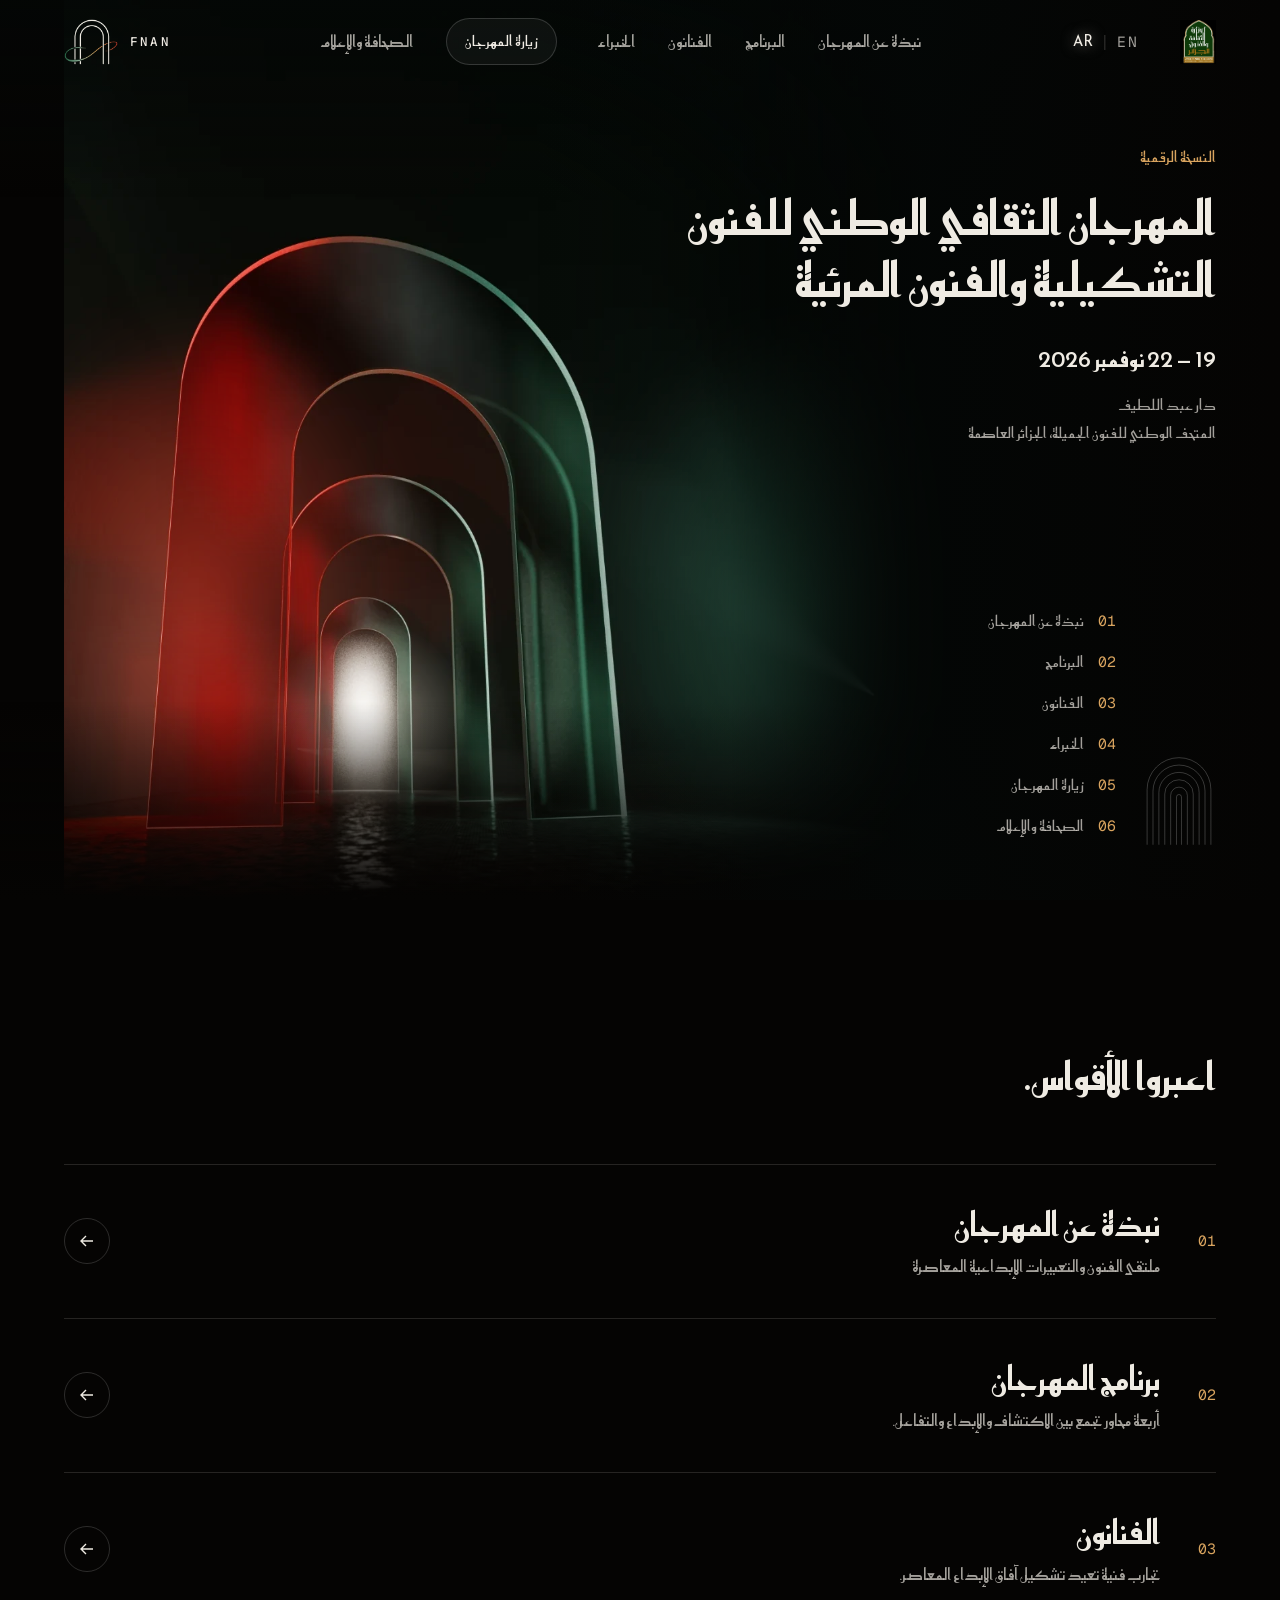
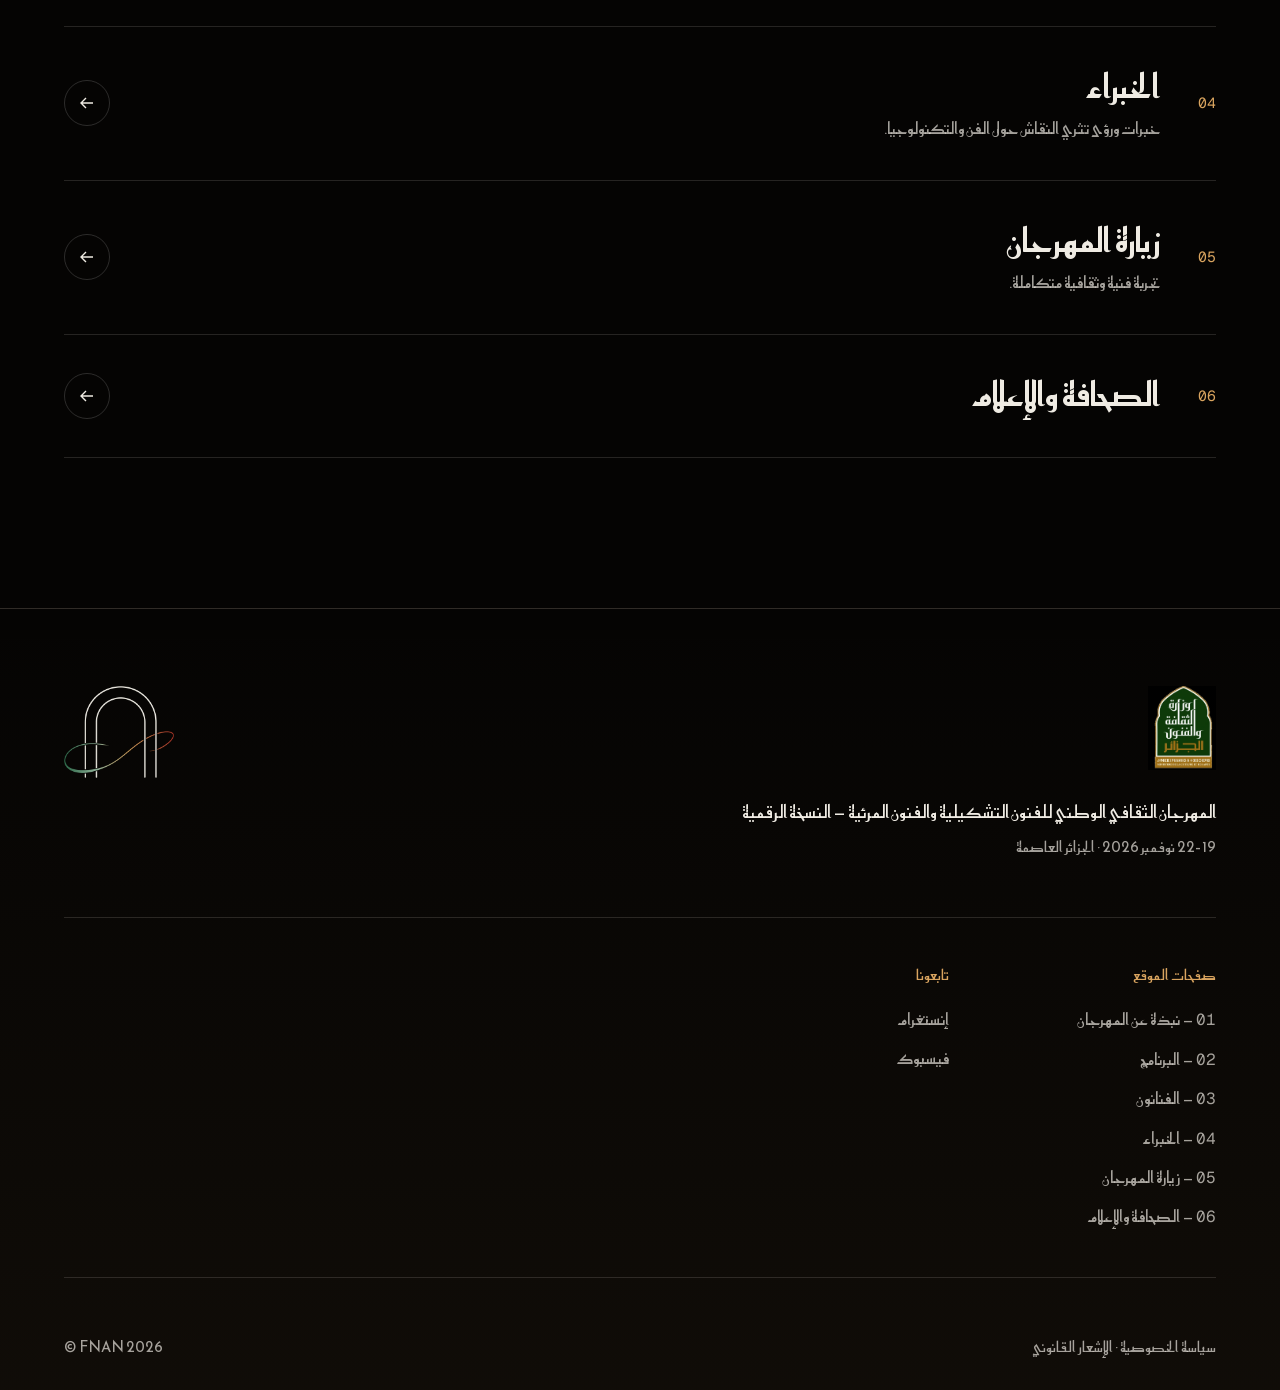
==== ar/index.html @ a090f1b2 "Version arabe (RTL, Reem Kufi) : 7 pages dans ar/, sélecteur AR | EN, KV retourné Copywriting v3 : p" ====
<!doctype html>
<html lang="ar" dir="rtl">
<head>
<meta charset="utf-8">
<meta name="viewport" content="width=device-width, initial-scale=1">
<title>FNAN — المهرجان الثقافي الوطني للفنون التشكيلية والفنون المرئية · 19–22 نوفمبر 2026، الجزائر</title>
<meta name="description" content="المهرجان الثقافي الوطني للفنون التشكيلية والفنون المرئية، النسخة الرقمية. 19–22 نوفمبر 2026، دار عبد اللطيف والمتحف الوطني للفنون الجميلة، الجزائر العاصمة.">
<meta name="theme-color" content="#050403">
<link rel="icon" type="image/webp" href="../assets/logo-mark-small.webp">
<link rel="alternate" hreflang="en" href="../index.html">
<link rel="alternate" hreflang="ar" href="index.html">
<meta property="og:title" content="FNAN — المهرجان الثقافي الوطني للفنون التشكيلية والفنون المرئية · 19–22 نوفمبر 2026، الجزائر">
<meta property="og:description" content="المهرجان الثقافي الوطني للفنون التشكيلية والفنون المرئية، النسخة الرقمية. 19–22 نوفمبر 2026، دار عبد اللطيف والمتحف الوطني للفنون الجميلة، الجزائر العاصمة.">
<meta property="og:locale" content="ar_DZ">
<meta property="og:image" content="../assets/kv.webp">
<link rel="preconnect" href="https://fonts.googleapis.com">
<link rel="preconnect" href="https://fonts.gstatic.com" crossorigin>
<link href="https://fonts.googleapis.com/css2?family=Reem+Kufi:wght@400;500;600;700&family=Geist+Mono:wght@400;500&family=Syne:wght@400;500;600;700&display=swap" rel="stylesheet">
<link rel="stylesheet" href="../assets/site.css">
</head>
<body class="">
<header class="hdr" id="hdr">
  <a class="brand" href="index.html" aria-label="FNAN">
    <img src="../assets/logo-mark-small.webp" alt="" width="54" height="46">
    <span>FNAN</span>
  </a>
  <nav class="nav" id="nav" aria-label="التنقل الرئيسي">
    <a href="about.html">نبذة عن المهرجان</a><a href="programme.html">البرنامج</a><a href="artists.html">الفنانون</a><a href="experts.html">الخبراء</a>
    <a class="cta mono" href="visit.html">زيارة المهرجان</a>
    <a href="press.html">الصحافة والإعلام</a>
  </nav>
  <div class="lang mono" role="group" aria-label="Language">
    <a href="index.html" hreflang="ar" lang="ar" aria-current="true">AR</a><span aria-hidden="true">|</span><a href="../index.html" hreflang="en" lang="en">EN</a>
  </div>
  <img class="hdr-min" src="../assets/logo-culture.webp" alt="وزارة الثقافة والفنون - الجزائر" width="36" height="44">
  <button class="burger" id="burger" type="button" aria-label="Menu" aria-expanded="false" aria-controls="nav"><span></span><span></span></button>
</header>
<main>
<section class="hero" id="hero" aria-labelledby="hero-title">
  <div class="kv" aria-hidden="true">
    <div class="kv-box">
      <img class="kv-img" src="../assets/kv-rtl.webp" alt="" width="1333" height="2000" fetchpriority="high">
      <!-- Vidéo du KV : déposer assets/kv.mp4 (même cadrage vertical 2:3) et elle remplace l'image (retournée automatiquement en arabe) -->
      <video class="kv-video" id="kv-video" muted loop playsinline autoplay preload="auto" poster="../assets/kv-rtl.webp">
        <source src="../assets/kv.mp4" type="video/mp4">
      </video>
      <div class="kv-light g"></div><div class="kv-light r"></div>
      <div class="kv-door"></div><div class="kv-sweep"></div>
    </div>
    <div class="kv-shade"></div><div class="kv-dark"></div><div class="kv-fade"></div>
  </div>

  <div class="hero-copy">
    <p class="edition mono">النسخة الرقمية</p>
    <h1 id="hero-title">المهرجان الثقافي الوطني للفنون التشكيلية والفنون المرئية</h1>
    <p class="when">19 — 22 نوفمبر 2026</p>
    <p class="where mono">دار عبد اللطيف<br>المتحف الوطني للفنون الجميلة، الجزائر العاصمة</p>
  </div>

  <nav class="layers" id="layers" aria-label="التنقل عبر طبقات القوس">
    <svg class="layers-arch" viewBox="0 0 120 150" aria-hidden="true"><path class="a1" d="M8.0,148 V58.0 A52.0 52.0 0 0 1 112.0,58.0 V148"/><path class="a2" d="M17.6,148 V60.4 A42.4 42.4 0 0 1 102.4,60.4 V148"/><path class="a3" d="M27.2,148 V62.8 A32.8 32.8 0 0 1 92.8,62.8 V148"/><path class="a4" d="M36.8,148 V65.2 A23.2 23.2 0 0 1 83.2,65.2 V148"/><path class="a5" d="M46.4,148 V67.6 A13.6 13.6 0 0 1 73.6,67.6 V148"/><path class="a6" d="M56.0,148 V70.0 A4.0 4.0 0 0 1 64.0,70.0 V148"/></svg>
    <ol><li><a href="about.html" data-layer="1"><span class="n mono">01</span><span class="t mono">نبذة عن المهرجان</span></a></li><li><a href="programme.html" data-layer="2"><span class="n mono">02</span><span class="t mono">البرنامج</span></a></li><li><a href="artists.html" data-layer="3"><span class="n mono">03</span><span class="t mono">الفنانون</span></a></li><li><a href="experts.html" data-layer="4"><span class="n mono">04</span><span class="t mono">الخبراء</span></a></li><li><a href="visit.html" data-layer="5"><span class="n mono">05</span><span class="t mono">زيارة المهرجان</span></a></li><li><a href="press.html" data-layer="6"><span class="n mono">06</span><span class="t mono">الصحافة والإعلام</span></a></li></ol>
  </nav>
  <div class="cue mono" aria-hidden="true">مرّر</div>
</section>

<section class="gates" aria-labelledby="gates-title">
  <h2 id="gates-title" class="rv">اعبروا الأقواس.</h2>
  <a class="gate rv" href="about.html"><span class="n mono">01</span><span><span class="t">نبذة عن المهرجان</span><p class="d">ملتقى الفنون والتعبيرات الإبداعية المعاصرة</p></span><span class="go"><svg width="18" height="18" viewBox="0 0 18 18" fill="none" stroke="currentColor" stroke-width="1.4" aria-hidden="true"><path d="M3 9h12M10 4l5 5-5 5"/></svg></span></a><a class="gate rv" href="programme.html"><span class="n mono">02</span><span><span class="t">برنامج المهرجان</span><p class="d">أربعة محاور تجمع بين الاكتشاف والإبداع والتفاعل.</p></span><span class="go"><svg width="18" height="18" viewBox="0 0 18 18" fill="none" stroke="currentColor" stroke-width="1.4" aria-hidden="true"><path d="M3 9h12M10 4l5 5-5 5"/></svg></span></a><a class="gate rv" href="artists.html"><span class="n mono">03</span><span><span class="t">الفنانون</span><p class="d">تجارب فنية تعيد تشكيل آفاق الإبداع المعاصر.</p></span><span class="go"><svg width="18" height="18" viewBox="0 0 18 18" fill="none" stroke="currentColor" stroke-width="1.4" aria-hidden="true"><path d="M3 9h12M10 4l5 5-5 5"/></svg></span></a><a class="gate rv" href="experts.html"><span class="n mono">04</span><span><span class="t">الخبراء</span><p class="d">خبرات ورؤى تثري النقاش حول الفن والتكنولوجيا.</p></span><span class="go"><svg width="18" height="18" viewBox="0 0 18 18" fill="none" stroke="currentColor" stroke-width="1.4" aria-hidden="true"><path d="M3 9h12M10 4l5 5-5 5"/></svg></span></a><a class="gate rv" href="visit.html"><span class="n mono">05</span><span><span class="t">زيارة المهرجان</span><p class="d">تجربة فنية وثقافية متكاملة.</p></span><span class="go"><svg width="18" height="18" viewBox="0 0 18 18" fill="none" stroke="currentColor" stroke-width="1.4" aria-hidden="true"><path d="M3 9h12M10 4l5 5-5 5"/></svg></span></a><a class="gate rv" href="press.html"><span class="n mono">06</span><span><span class="t">الصحافة والإعلام</span><p class="d"></p></span><span class="go"><svg width="18" height="18" viewBox="0 0 18 18" fill="none" stroke="currentColor" stroke-width="1.4" aria-hidden="true"><path d="M3 9h12M10 4l5 5-5 5"/></svg></span></a>
</section>
</main>
<footer class="ftr">
  <div class="ftr-top">
    <img class="ftr-mark" src="../assets/logo-mark.webp" alt="FNAN" width="110" height="92">
    <img class="logo-min" src="../assets/logo-culture.webp" alt="وزارة الثقافة والفنون - الجزائر" width="69" height="84">
  </div>
  <div class="ftr-name">المهرجان الثقافي الوطني للفنون التشكيلية والفنون المرئية — النسخة الرقمية</div>
  <div class="ftr-date mono">19–22 نوفمبر 2026 · الجزائر العاصمة</div>
  <div class="ftr-cols">
    <div><h4 class="mono">صفحات الموقع</h4><ul><li><a href="about.html"><span class="n">01</span> — نبذة عن المهرجان</a></li><li><a href="programme.html"><span class="n">02</span> — البرنامج</a></li><li><a href="artists.html"><span class="n">03</span> — الفنانون</a></li><li><a href="experts.html"><span class="n">04</span> — الخبراء</a></li><li><a href="visit.html"><span class="n">05</span> — زيارة المهرجان</a></li><li><a href="press.html"><span class="n">06</span> — الصحافة والإعلام</a></li></ul></div>
    <div><h4 class="mono">تابعونا</h4><ul>
      <li><a href="https://www.instagram.com/algeria.visual.arts.festival" target="_blank" rel="noopener">إنستغرام</a></li><li><a href="https://www.facebook.com/share/1N61yh9TeK/" target="_blank" rel="noopener">فيسبوك</a></li></ul></div>
  </div>
  <div class="ftr-bot mono">
    <span><a href="#">سياسة الخصوصية</a> · <a href="#">الإشعار القانوني</a></span>
    <span dir="ltr">© FNAN 2026</span>
  </div>
</footer>
<script src="../assets/site.js"></script>
</body>
</html>
---- assets/site.css ----
/* FNAN — feuille de style commune */
:root{
  --bg:#050403; --bg2:#0d1110;
  --ink:#EFEBE3; --soft:rgba(239,235,227,.68); --faint:rgba(239,235,227,.14);
  --palmier:#2E6A4B; --sauge:#93B49C; --sable:#D9A45F; --red:#B5382B; --warm:#EFEBE3;
  --glass:rgba(255,255,255,.045); --glass-edge:rgba(255,255,255,.16);
  --pad:clamp(20px,5vw,80px);
  --ease:cubic-bezier(.2,.7,.2,1); --spring:cubic-bezier(.34,1.56,.64,1);
}
*{box-sizing:border-box;margin:0}
html{background:var(--bg);scroll-behavior:smooth}
body{
  background:var(--bg);color:var(--ink);min-height:100vh;
  font-family:'Syne',system-ui,sans-serif;font-weight:400;line-height:1.6;
  -webkit-font-smoothing:antialiased;overflow-x:hidden;
}
@view-transition{navigation:auto}
a{color:inherit}
:focus-visible{outline:2px solid var(--warm);outline-offset:3px;border-radius:4px}
.sr{position:absolute;width:1px;height:1px;overflow:hidden;clip:rect(0 0 0 0);white-space:nowrap}

.mono{font-family:'Geist Mono',ui-monospace,monospace;font-size:.72rem;letter-spacing:.18em;text-transform:uppercase}

/* ---------- Header ---------- */
.hdr{
  position:fixed;inset:0 0 auto 0;z-index:50;display:flex;align-items:center;gap:clamp(16px,3vw,48px);
  padding:18px var(--pad);transition:background .5s,backdrop-filter .5s,padding .5s var(--ease);
}
.hdr.scrolled{background:rgba(5,4,3,.74);-webkit-backdrop-filter:blur(16px) saturate(1.4);backdrop-filter:blur(16px) saturate(1.4);padding-block:12px;
  box-shadow:0 1px 0 var(--faint)}
.brand{display:flex;align-items:center;gap:12px;text-decoration:none}
.brand img{height:46px;width:auto;transition:transform .6s var(--spring)}
.brand:hover img{transform:translateY(-3px)}
.brand span{font-family:'Geist Mono',monospace;font-size:.78rem;font-weight:500;letter-spacing:.26em}
.hdr{direction:ltr}
.hdr-min{height:44px;width:auto;flex:none}
.lang{display:flex;align-items:center;gap:8px;flex:none}
.lang a{text-decoration:none;color:var(--soft);padding:4px 2px;transition:color .3s}
.lang a:hover{color:var(--ink)}
.lang a[aria-current=true]{color:var(--ink);text-shadow:0 0 14px rgba(239,235,227,.5)}
.lang span{color:var(--faint)}
.nav{display:flex;align-items:center;gap:clamp(18px,2.6vw,40px);margin-inline:auto}
.nav a{position:relative;text-decoration:none;font-size:.95rem;padding:6px 0;color:var(--soft);transition:color .3s}
.nav a::after{content:"";position:absolute;inset:auto 0 0 0;height:1px;background:var(--ink);transform:scaleX(0);transform-origin:left;transition:transform .5s var(--ease)}
.nav a:hover,.nav a[aria-current=page]{color:var(--ink)}
.nav a:hover::after,.nav a[aria-current=page]::after{transform:scaleX(1)}
.nav .cta{
  margin-inline-start:6px;padding:9px 18px;border:1px solid var(--glass-edge);border-radius:999px;color:var(--ink);
  background:var(--glass);font-size:.74rem;
}
.nav .cta::after{display:none}
.nav .cta:hover{background:rgba(255,255,255,.14);transform:translateY(-1px)}
.burger{display:none;background:none;border:0;width:40px;height:40px;cursor:pointer;position:relative}
.burger span{position:absolute;left:9px;right:9px;height:1.5px;background:var(--ink);transition:transform .5s var(--ease),top .5s var(--ease)}
.burger span:first-child{top:16px}.burger span:last-child{top:23px}
.burger[aria-expanded=true] span:first-child{top:20px;transform:rotate(45deg)}
.burger[aria-expanded=true] span:last-child{top:20px;transform:rotate(-45deg)}
@media (max-width:1080px){
  .burger{display:block;margin-inline-start:0}
  .lang{margin-inline-start:auto}
  .hdr-min{margin-inline-start:0}
  .nav{
    position:fixed;inset:0;z-index:-1;flex-direction:column;justify-content:center;gap:26px;margin:0;
    background:rgba(4,7,6,.94);-webkit-backdrop-filter:blur(20px);backdrop-filter:blur(20px);
    opacity:0;visibility:hidden;transform:translateY(-12px);transition:opacity .5s,transform .6s var(--ease),visibility .5s;
  }
  .nav a{font-size:1.6rem;font-weight:400;color:var(--ink)}
  .nav .cta{font-size:.8rem;margin:10px 0 0}
  .hdr.open .nav{opacity:1;visibility:visible;transform:none}
}

/* ---------- Hero ---------- */
@property --r{syntax:'<percentage>';inherits:false;initial-value:0%}
.hero{position:relative;min-height:100svh;min-height:max(100svh,640px);overflow:hidden;background:var(--bg);isolation:isolate}
.kv{position:absolute;inset:0;z-index:0}
.kv-box{
  --r:150%;
  position:absolute;height:150svh;aspect-ratio:1333/2000;top:-41.5svh;right:0;
  transform-origin:66% 81%;
  transform:translate3d(var(--px,0px),calc(var(--py,0px) - var(--sy,0px)),0) scale(var(--sc,1));
  -webkit-mask-image:radial-gradient(circle at 66% 81%,#000 var(--r),transparent calc(var(--r) + 30%)),linear-gradient(90deg,transparent 0,#000 26%);
  -webkit-mask-composite:source-in;
  mask-image:radial-gradient(circle at 66% 81%,#000 var(--r),transparent calc(var(--r) + 30%)),linear-gradient(90deg,transparent 0,#000 26%);
  mask-composite:intersect;
  animation:reveal 3.6s var(--ease) .4s both;
}
@keyframes reveal{from{--r:0%}to{--r:150%}}
.kv-img,.kv-video{position:absolute;inset:0;width:100%;height:100%;object-fit:cover}
.kv-video{opacity:0;transition:opacity 1.2s}
.kv-video.on{opacity:1}
.kv-light{position:absolute;mix-blend-mode:screen;filter:blur(26px);pointer-events:none;animation:drift 11s ease-in-out infinite alternate}
.kv-light.g{left:0;top:52%;width:48%;height:42%;background:radial-gradient(closest-side,rgba(63,156,120,.6),transparent)}
.kv-light.r{left:58%;top:50%;width:46%;height:44%;background:radial-gradient(closest-side,rgba(226,65,47,.55),transparent);animation-delay:-5s;animation-duration:13s}
@keyframes drift{from{transform:translate3d(-4%,-3%,0) scale(.94);opacity:.55}to{transform:translate3d(5%,4%,0) scale(1.08);opacity:1}}
.kv-door{position:absolute;left:66%;top:81%;width:22%;aspect-ratio:1;transform:translate(-50%,-50%);mix-blend-mode:screen;
  background:radial-gradient(closest-side,rgba(255,241,220,.42),transparent);animation:breathe 7s ease-in-out infinite alternate;pointer-events:none}
@keyframes breathe{from{opacity:.35;transform:translate(-50%,-50%) scale(.9)}to{opacity:1;transform:translate(-50%,-50%) scale(1.08)}}
.kv-sweep{position:absolute;inset:0;mix-blend-mode:screen;pointer-events:none;
  background:linear-gradient(105deg,transparent 38%,rgba(255,241,220,.12) 50%,transparent 62%);
  transform:translateX(-130%);animation:sweep 10s ease-in-out 4.2s infinite}
@keyframes sweep{0%{transform:translateX(-130%)}45%,100%{transform:translateX(130%)}}
.kv-shade{position:absolute;inset:0;pointer-events:none;
  background:
    linear-gradient(90deg,var(--bg) 0%,rgba(4,7,6,.85) 28%,transparent 58%),
    linear-gradient(0deg,var(--bg) 0%,transparent 22%),
    linear-gradient(180deg,rgba(4,7,6,.7),transparent 22%);
}
.kv-dark{position:absolute;inset:0;background:var(--bg);opacity:calc(var(--p,0) * .85);pointer-events:none}
.kv-fade{position:absolute;inset:0;background:var(--bg);animation:fadeout 1.8s var(--ease) .1s both;pointer-events:none}
@keyframes fadeout{to{opacity:0}}

.hero-copy{
  position:absolute;z-index:2;inset-inline-start:var(--pad);top:clamp(96px,16svh,150px);max-width:min(46vw,640px);
  opacity:calc(1 - var(--p,0) * 1.5);transform:translateY(calc(var(--p,0) * -30px));
}
.logos{display:flex;gap:12px;margin-bottom:clamp(22px,5svh,56px);flex-wrap:wrap}
.logo-min{height:64px;width:auto;display:block}
.ftr .logo-min{height:84px}
.logo-ph{padding:10px 14px;border:1px dashed var(--glass-edge);border-radius:10px;color:var(--soft)}
.hero h1{font-weight:400;line-height:1.02;letter-spacing:.01em;font-size:clamp(30px,3.7vw,62px);letter-spacing:-.01em;text-wrap:balance;
  animation:rise 1.4s var(--ease) 1.2s both}
.hero .edition{color:var(--sable);margin-bottom:16px;animation:rise 1.4s var(--ease) 1s both}
.hero .when{margin-top:clamp(18px,3svh,34px);font-size:clamp(1.05rem,1.8vw,1.5rem);font-weight:400;animation:rise 1.4s var(--ease) 1.5s both}
.hero .where{margin-top:10px;color:var(--soft);animation:rise 1.4s var(--ease) 1.7s both}
@keyframes rise{from{opacity:0;transform:translateY(18px)}to{opacity:1;transform:none}}

/* Navigation par les couches de l'arche */
.layers{position:absolute;z-index:3;inset-inline-start:var(--pad);bottom:clamp(28px,6svh,64px);display:flex;align-items:flex-end;gap:26px;
  opacity:calc(1 - var(--p,0) * 2)}
.layers>*{animation:rise 1.4s var(--ease) 2.1s both}
.layers-arch{width:74px;height:92px;flex:none;overflow:visible}
.layers-arch path{fill:none;stroke:rgba(255,255,255,.28);stroke-width:1.2;transition:stroke .4s,filter .4s}
.layers[data-active="1"] .a1,.layers[data-active="2"] .a2,.layers[data-active="3"] .a3,.layers[data-active="4"] .a4,.layers[data-active="5"] .a5,.layers[data-active="6"] .a6{
  stroke:var(--warm);filter:drop-shadow(0 0 6px rgba(255,241,220,.8))}
.layers ol{list-style:none;padding:0;display:grid;gap:2px}
.layers a{display:flex;gap:14px;align-items:baseline;text-decoration:none;padding:5px 0;color:var(--soft);transition:color .3s,transform .5s var(--spring)}
.layers a:hover,.layers a:focus-visible{color:var(--ink);transform:translateX(6px)}
.layers .n{color:var(--sable)}
.layers .t{font-size:.82rem}
.cue{position:absolute;z-index:3;left:50%;bottom:18px;transform:translateX(-50%);color:var(--soft);display:none;text-align:center}
@media (max-aspect-ratio:5/4){
  .kv-box{height:100svh;top:0;right:auto;left:calc(50vw - 43.3svh);-webkit-mask-image:radial-gradient(circle at 66% 81%,#000 var(--r),transparent calc(var(--r) + 30%));mask-image:radial-gradient(circle at 66% 81%,#000 var(--r),transparent calc(var(--r) + 30%))}
  .kv-shade{background:linear-gradient(180deg,var(--bg) 0%,rgba(4,7,6,.7) 28%,transparent 50%),linear-gradient(0deg,var(--bg),transparent 14%)}
  .hero-copy{max-width:none;inset-inline-end:var(--pad);top:clamp(84px,13svh,120px)}
  .hero h1{font-size:clamp(26px,7.4vw,46px)}
  .layers{display:none}
  .cue{display:block}
}

/* ---------- Portes (5 pages) ---------- */
.gates{padding:clamp(70px,12vw,150px) var(--pad);position:relative}
.gates h2,.sec-title{font-weight:400;letter-spacing:-.01em;font-size:clamp(1.6rem,3vw,2.5rem);line-height:1.15;margin-bottom:clamp(28px,5vw,60px)}
.gate{
  display:grid;grid-template-columns:auto 1fr auto;gap:clamp(16px,3vw,48px);align-items:center;
  padding:clamp(22px,3vw,36px) 0;border-top:1px solid var(--faint);text-decoration:none;position:relative;
  transition:padding .6s var(--ease),background .6s;
}
.gate:last-child{border-bottom:1px solid var(--faint)}
.gate::before{content:"";position:absolute;inset-block:0;inset-inline-start:0;width:2px;background:linear-gradient(var(--palmier),var(--sauge),var(--sable),var(--red));transform:scaleY(0);transition:transform .6s var(--ease)}
.gate:hover{padding-inline:22px;background:var(--glass)}
.gate:hover::before{transform:scaleY(1)}
.gate .n{color:var(--sable)}
.gate .t{font-size:clamp(1.3rem,2.6vw,2.1rem);font-weight:400;line-height:1.15}
.gate .d{color:var(--soft);margin-top:4px}
.gate .go{width:46px;height:46px;border:1px solid var(--glass-edge);border-radius:999px;display:grid;place-items:center;transition:transform .6s var(--spring),background .3s}
.gate:hover .go{transform:scale(1.12);background:rgba(255,255,255,.12)}

/* ---------- Pages intérieures ---------- */
body.inner{
  background:
    radial-gradient(60vw 50vh at 0% 0%,rgba(217,164,95,.12),transparent 70%),
    radial-gradient(60vw 50vh at 100% 100%,rgba(46,106,75,.20),transparent 70%),
    var(--bg);
  background-attachment:fixed;
}
.page-hero{position:relative;padding:clamp(130px,20vh,200px) var(--pad) clamp(40px,7vw,90px);overflow:hidden}
.page-hero .num{font-family:'Geist Mono',monospace;letter-spacing:.18em;color:var(--sable);margin-bottom:14px}
.page-hero h1{font-weight:400;font-size:clamp(2rem,5.2vw,4.4rem);line-height:1.08;letter-spacing:-.01em;max-width:16ch;text-wrap:balance}
.page-hero .lead{margin-top:clamp(18px,3vw,32px);font-size:clamp(1.15rem,2.2vw,1.7rem);font-weight:400;max-width:30ch;color:var(--ink)}
.page-arch{position:absolute;inset-block-end:0;inset-inline-end:var(--pad);width:clamp(130px,21vw,290px);opacity:.9;pointer-events:none}
.page-arch path{fill:none;stroke:rgba(255,255,255,.16);stroke-width:1}
.page-arch .on{stroke:var(--warm);stroke-width:1.4;filter:drop-shadow(0 0 8px rgba(255,241,220,.7))}
@media (max-width:700px){.page-arch{opacity:.35}}
.wrap{padding:clamp(20px,4vw,50px) var(--pad) clamp(40px,7vw,90px);display:grid;gap:clamp(36px,6vw,80px)}
.cols{display:grid;grid-template-columns:repeat(auto-fit,minmax(min(100%,320px),1fr));gap:clamp(20px,3vw,48px)}
.prose p{color:var(--soft);font-size:1.06rem;max-width:60ch}
.prose p+p{margin-top:1.1em}
.label{color:var(--sable);margin-bottom:14px}
.theme{
  padding:clamp(28px,5vw,64px);border:1px solid var(--glass-edge);border-radius:28px;background:var(--glass);
  -webkit-backdrop-filter:blur(14px);backdrop-filter:blur(14px);position:relative;overflow:hidden;
}
.theme::after{content:"";position:absolute;inset:auto -10% -60% 40%;height:100%;background:radial-gradient(closest-side,rgba(217,164,95,.16),transparent);pointer-events:none}
.theme h2{font-weight:400;font-size:clamp(1.6rem,3.8vw,3.1rem);line-height:1.12;letter-spacing:-.01em;max-width:20ch;margin:6px 0 20px}
.theme p{color:var(--soft);max-width:54ch;font-size:1.08rem}
.cards{display:grid;grid-template-columns:repeat(auto-fit,minmax(min(100%,250px),1fr));gap:16px}
.card{
  padding:26px;border:1px solid var(--glass-edge);border-radius:22px;background:var(--glass);
  transition:transform .6s var(--spring),background .4s,border-color .4s;
}
.card:hover{transform:translateY(-6px);background:rgba(255,255,255,.07);border-color:rgba(255,255,255,.3)}
.card .n{color:var(--sable);display:block;margin-bottom:34px}
.card h3{font-weight:400;font-size:1.3rem;line-height:1.25;margin-bottom:10px}
.card p{color:var(--soft);font-size:.98rem}
.list{list-style:none;padding:0;display:grid;gap:10px;margin-top:14px}
.list li{position:relative;padding-inline-start:22px;color:var(--ink)}
.list li::before{content:"";position:absolute;inset-inline-start:0;top:.72em;width:10px;height:1px;background:var(--sable)}

.act{display:grid;grid-template-columns:minmax(0,.9fr) minmax(0,1.3fr);gap:clamp(24px,5vw,80px);padding-top:clamp(30px,5vw,60px);border-top:1px solid var(--faint)}
.act .head .n{color:var(--sable);margin-bottom:14px;display:block}
.act h2{font-weight:400;font-size:clamp(1.6rem,3.3vw,2.6rem);line-height:1.12;letter-spacing:-.01em}
.act .tag{margin-top:12px;font-size:1.15rem;color:var(--ink)}
.act .body p{color:var(--soft);font-size:1.06rem;max-width:60ch}
.act .body p+p{margin-top:1em}
.act .body h3{font-weight:400;font-size:.8rem;letter-spacing:.14em;text-transform:uppercase;color:var(--sable);margin:28px 0 4px}
.formats{display:grid;grid-template-columns:repeat(auto-fit,minmax(min(100%,230px),1fr));gap:14px;margin-top:22px}
.formats .card{padding:22px}
.formats .card h3{margin:0 0 8px;color:var(--ink);text-transform:none;letter-spacing:0;font-size:1.1rem;font-weight:400}
@media (max-width:800px){.act{grid-template-columns:1fr}}

.chips{display:flex;flex-wrap:wrap;gap:10px}
.chip{padding:10px 18px;border:1px solid var(--glass-edge);border-radius:999px;background:var(--glass)}
.profiles{display:grid;grid-template-columns:repeat(auto-fill,minmax(min(100%,210px),1fr));gap:18px}
.profile{border:1px solid var(--glass-edge);border-radius:22px;background:var(--glass);padding:14px 14px 20px;transition:transform .6s var(--spring),border-color .4s}
.profile:hover{transform:translateY(-6px);border-color:rgba(255,255,255,.32)}
.portrait{
  aspect-ratio:3/4;border-radius:999px 999px 14px 14px;margin-bottom:16px;position:relative;overflow:hidden;
  background:linear-gradient(160deg,rgba(46,106,75,.42),rgba(5,4,3,.2) 55%,rgba(181,56,43,.32));
  border:1px solid var(--glass-edge);
}
.portrait::after{content:"";position:absolute;left:50%;bottom:18%;width:36%;aspect-ratio:1;transform:translateX(-50%);
  background:radial-gradient(closest-side,rgba(255,241,220,.5),transparent)}
.profile h3{font-weight:400;font-size:1.1rem}
.profile p{color:var(--soft);font-size:.9rem}
.profile .soon{display:inline-block;margin-top:10px;color:var(--sable)}

.info{display:grid;grid-template-columns:repeat(auto-fit,minmax(min(100%,300px),1fr));gap:16px}
.info .card .big{font-weight:400;font-size:clamp(1.5rem,3vw,2.3rem);line-height:1.2;margin-top:4px}
.info .card .n{margin-bottom:22px}
.signature{padding:clamp(40px,8vw,110px) 0 0;border-top:1px solid var(--faint)}
.signature h2{font-weight:400;line-height:1.1;font-size:clamp(1.8rem,4.6vw,3.8rem);letter-spacing:-.01em;max-width:18ch}
.signature p{margin-top:22px;color:var(--soft);font-size:1.15rem;max-width:44ch}
.pager{display:grid;grid-template-columns:1fr 1fr;border-top:1px solid var(--faint)}
.pager a{padding:clamp(26px,4vw,52px) var(--pad);text-decoration:none;display:grid;gap:6px;transition:background .5s}
.pager a:hover{background:var(--glass)}
.pager a+a{border-inline-start:1px solid var(--faint);text-align:end}
.pager .k{color:var(--sable)}
.pager .t{font-size:clamp(1.2rem,2.6vw,2rem);font-weight:400}
.pager .empty{pointer-events:none}

/* ---------- Press & Media ---------- */
.note{color:var(--soft);margin:-30px 0 26px}
.docs{display:grid;grid-template-columns:repeat(auto-fit,minmax(min(100%,300px),1fr));gap:18px}
.doc{display:flex;flex-direction:column;border:1px solid var(--glass-edge);border-radius:22px;background:var(--glass);overflow:hidden;transition:transform .6s var(--spring),border-color .4s}
.doc:hover{transform:translateY(-6px);border-color:rgba(255,255,255,.32)}
.doc-thumb{display:block;background:#0d1110;aspect-ratio:3/2;overflow:hidden}
.doc-thumb img{width:100%;height:100%;object-fit:cover;object-position:top;display:block;transition:transform .8s var(--ease)}
.doc:hover .doc-thumb img{transform:scale(1.04)}
.doc-body{padding:22px 24px 26px;display:flex;flex-direction:column;flex:1}
.doc-body .n{color:var(--sable);margin-bottom:12px}
.doc-body h3{font-weight:400;font-size:1.3rem;line-height:1.25;margin-bottom:8px}
.doc-body p{color:var(--soft);font-size:.98rem}
.doc-body .meta{margin-top:10px;color:var(--sable)}
.btn{margin-top:auto;align-self:flex-start;display:inline-flex;align-items:center;gap:10px;padding:11px 18px;border:1px solid var(--glass-edge);border-radius:999px;background:var(--glass);text-decoration:none;color:var(--ink);transition:background .3s,transform .5s var(--spring)}
.doc-body p+.btn,.doc-body .meta+.btn{margin-top:20px}
.btn:hover,.btn:focus-visible{background:rgba(255,255,255,.14);transform:translateY(-2px)}
.contact{max-width:760px}
.contact .n{margin-bottom:22px}
.clist{list-style:none;padding:0;margin-top:22px;display:grid;gap:0}
.clist li{display:grid;grid-template-columns:110px 1fr;gap:16px;padding:14px 0;border-top:1px solid var(--faint);align-items:baseline}
.clist .mono{color:var(--sable)}
.clist a{color:var(--ink);text-underline-offset:4px;word-break:break-word}

/* ---------- Footer ---------- */
.ftr{border-top:1px solid var(--faint);padding:clamp(40px,6vw,80px) var(--pad) 28px;background:linear-gradient(180deg,transparent,rgba(217,164,95,.05))}
.ftr-top{direction:ltr;display:flex;justify-content:space-between;align-items:flex-start;gap:24px;flex-wrap:wrap}
.ftr-mark{height:92px;width:auto;display:block}
.ftr-name{margin-top:18px;font-size:1.1rem}
.ftr-date{color:var(--soft);margin-top:4px}
.ftr-cols{display:flex;gap:clamp(40px,10vw,140px);flex-wrap:wrap;margin-block:clamp(30px,5vw,56px);padding-block:clamp(24px,4vw,44px);border-block:1px solid var(--faint)}
.ftr h4{font-weight:400;color:var(--sable);margin-bottom:14px}
.ftr ul{list-style:none;padding:0;display:grid;gap:8px}
.ftr ul a{text-decoration:none;color:var(--soft);transition:color .3s}
.ftr ul a:hover{color:var(--ink)}
.ftr-bot{display:flex;justify-content:space-between;gap:16px;flex-wrap:wrap;color:var(--soft)}
.ftr-bot a{text-decoration:none}.ftr-bot a:hover{color:var(--ink)}

/* ---------- Apparition au défilement ---------- */
.js .rv{opacity:0;transform:translateY(26px);transition:opacity 1s var(--ease),transform 1s var(--ease)}
.js .rv.in{opacity:1;transform:none}
.js .page-hero>*,.js .page-arch{animation:rise 1.2s var(--ease) both}
.js .page-hero h1{animation-delay:.15s}.js .page-hero .lead{animation-delay:.3s}

@media (prefers-reduced-motion:reduce){
  *,*::before,*::after{animation:none!important;transition:none!important;scroll-behavior:auto!important}
  .js .rv{opacity:1;transform:none}
  .kv-fade{display:none}
}

/* ---------- Divers ---------- */
.intro{display:block;color:var(--soft);font-size:1.15rem;max-width:60ch}
.btn.is-disabled{opacity:.6;cursor:not-allowed;pointer-events:none}
.btn em{font-style:normal;color:var(--sable)}

/* ---------- Arabe (RTL) — charte : Reem Kufi, titres 600, textes 400 ---------- */
html[lang=ar] body{font-family:'Reem Kufi','Syne',system-ui,sans-serif;line-height:1.9}
html[lang=ar] *{letter-spacing:0!important}
html[lang=ar] .brand span{letter-spacing:.26em!important;font-family:'Geist Mono',monospace}
html[lang=ar] .lang a[lang=en]{font-family:'Geist Mono',monospace;letter-spacing:.18em!important}
html[lang=ar] .mono{font-family:'Reem Kufi',sans-serif;text-transform:none;font-size:.92rem}
html[lang=ar] .n{font-family:'Geist Mono',monospace}
html[lang=ar] h1,html[lang=ar] h2,html[lang=ar] h3,html[lang=ar] .gate .t,html[lang=ar] .pager .t,html[lang=ar] .tagline,html[lang=ar] .lead{font-weight:600;line-height:1.4}
html[lang=ar] .hero h1{line-height:1.3}
html[lang=ar] .hero .when{font-weight:500}
html[lang=ar] .page-hero h1{line-height:1.25}
html[lang=ar] .nav a{font-size:1rem}
html[lang=ar] .nav .cta{font-size:.9rem}
html[lang=ar] .card h3,html[lang=ar] .doc-body h3{line-height:1.45}
html[dir=rtl] .nav{direction:rtl}
html[dir=rtl] .nav a::after{transform-origin:right}
html[dir=rtl] .gate .go svg{transform:scaleX(-1)}
html[dir=rtl] .layers a:hover,html[dir=rtl] .layers a:focus-visible{transform:translateX(-6px)}
html[dir=rtl] .pager a+a{text-align:start}
html[dir=rtl] .pager a:first-child{text-align:start}
/* Hero arabe : le KV est retourné (arches à gauche, texte à droite) */
html[dir=rtl] .kv-box{right:auto;left:var(--pad);transform-origin:34% 81%;
  -webkit-mask-image:radial-gradient(circle at 34% 81%,#000 var(--r),transparent calc(var(--r) + 30%)),linear-gradient(270deg,transparent 0,#000 26%);
  mask-image:radial-gradient(circle at 34% 81%,#000 var(--r),transparent calc(var(--r) + 30%)),linear-gradient(270deg,transparent 0,#000 26%)}
html[dir=rtl] .kv-door{left:34%}
html[dir=rtl] .kv-light.g{left:58%}
html[dir=rtl] .kv-light.r{left:-8%}
html[dir=rtl] .kv-video{transform:scaleX(-1)}
html[dir=rtl] .kv-shade{background:
    linear-gradient(270deg,var(--bg) 0%,rgba(4,7,6,.85) 28%,transparent 58%),
    linear-gradient(0deg,var(--bg) 0%,transparent 22%),
    linear-gradient(180deg,rgba(4,7,6,.7),transparent 22%)}
@media (max-aspect-ratio:5/4){
  html[dir=rtl] .kv-box{left:calc(50vw - 23.3svh);right:auto;
    -webkit-mask-image:radial-gradient(circle at 34% 81%,#000 var(--r),transparent calc(var(--r) + 30%));
    mask-image:radial-gradient(circle at 34% 81%,#000 var(--r),transparent calc(var(--r) + 30%))}
  html[dir=rtl] .kv-shade{background:linear-gradient(180deg,var(--bg) 0%,rgba(4,7,6,.7) 28%,transparent 50%),linear-gradient(0deg,var(--bg),transparent 14%)}
}
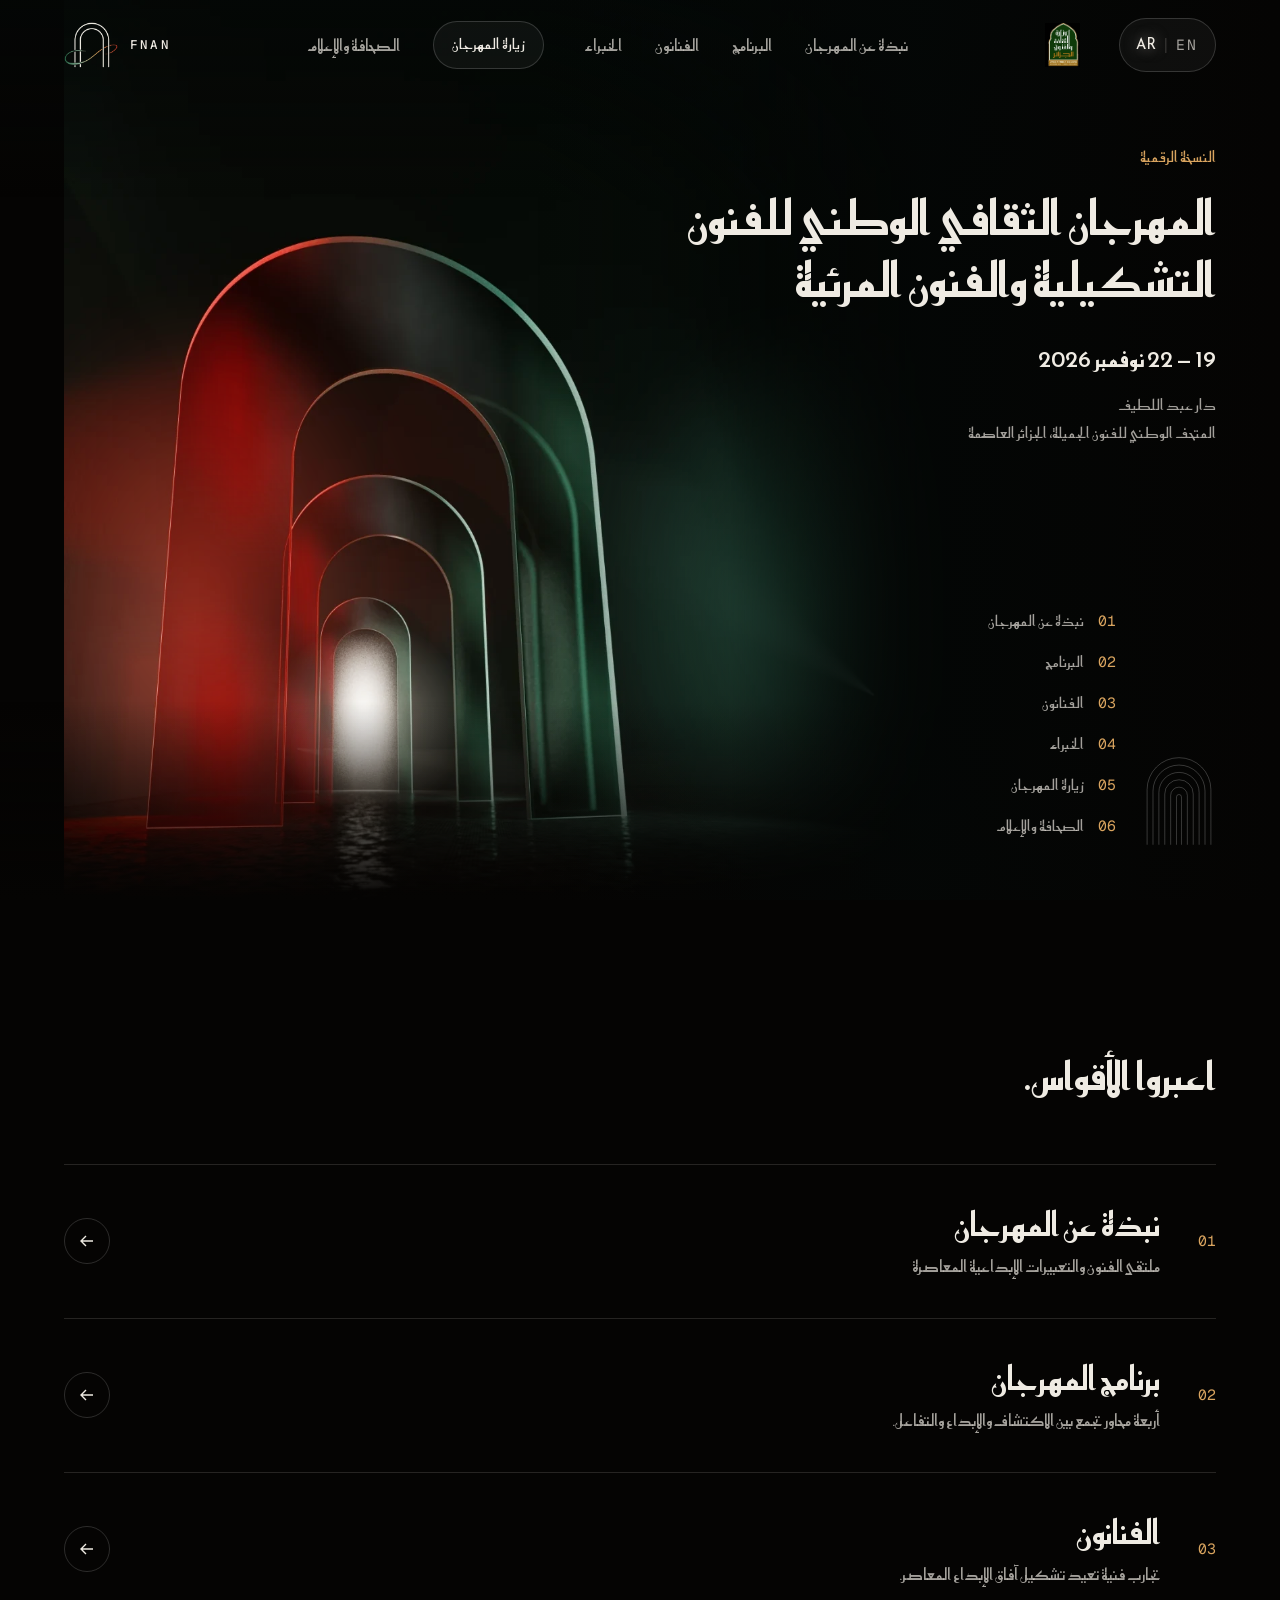
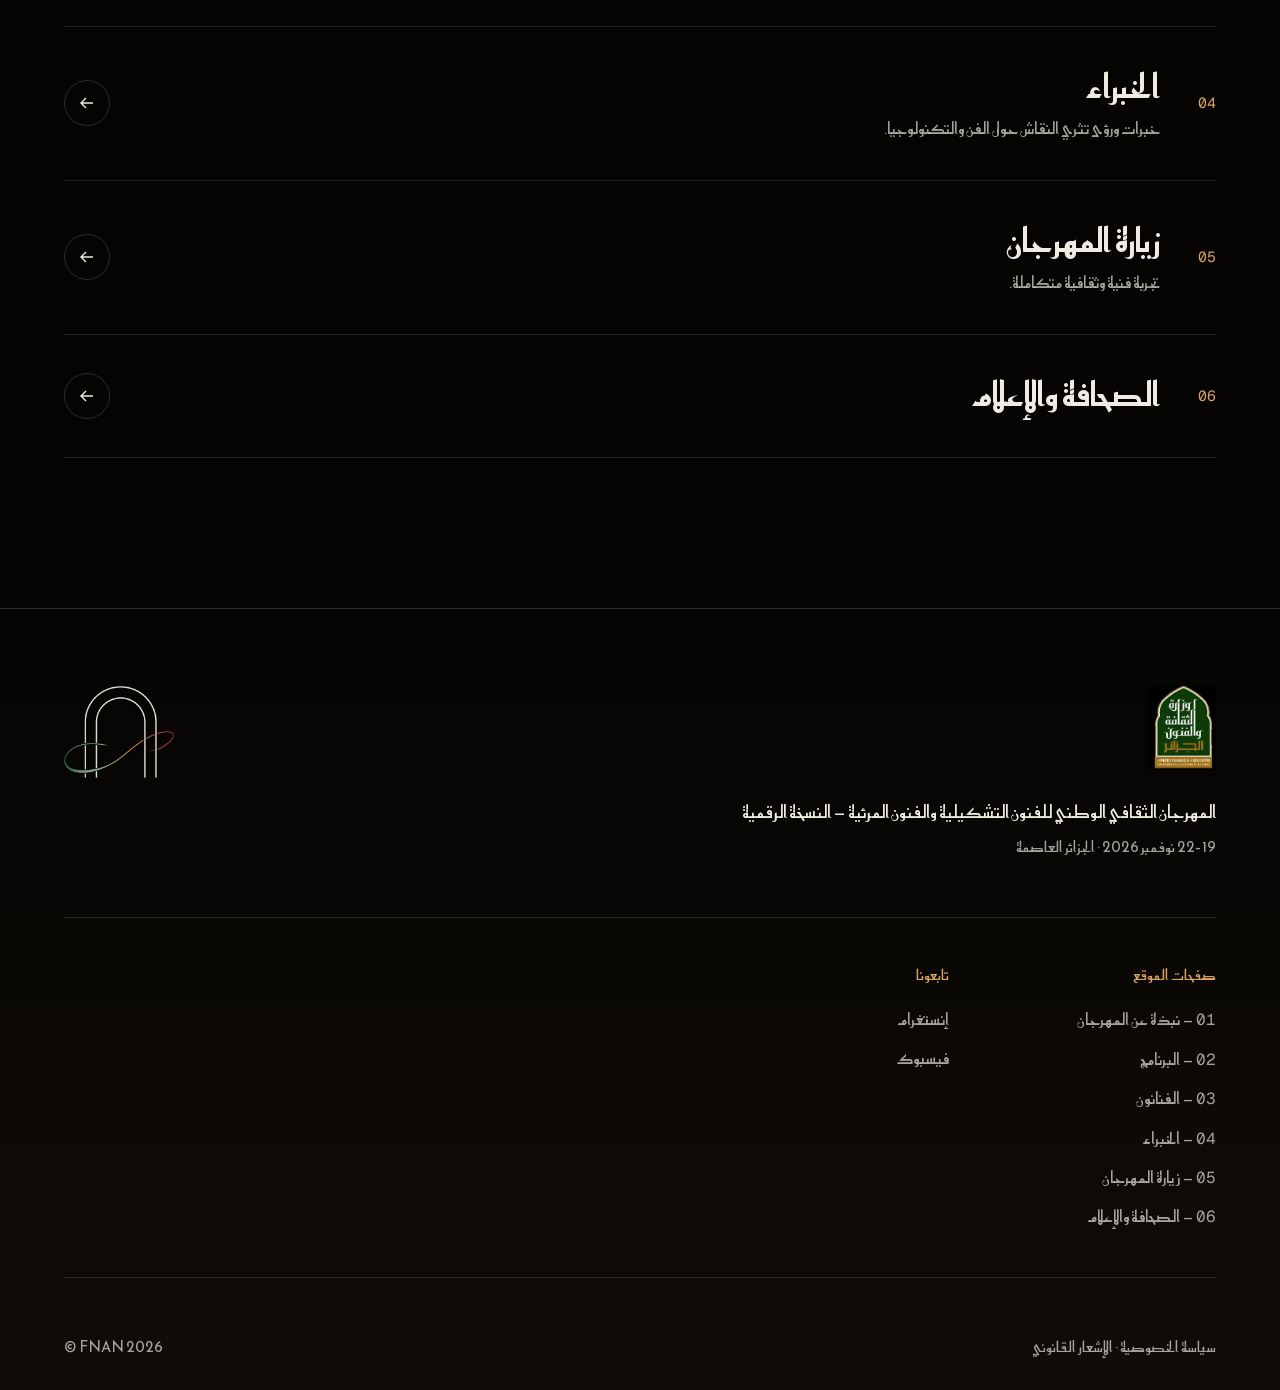
==== commit 50665f22: "Sélecteur AR | EN en bouton, au coin haut droit du header Co-Authored-By: Claude Sonnet 5.5 <noreply" ====
--- a/ar/index.html
+++ b/ar/index.html
@@ -29,10 +29,10 @@
     <a class="cta mono" href="visit.html">زيارة المهرجان</a>
     <a href="press.html">الصحافة والإعلام</a>
   </nav>
+  <img class="hdr-min" src="../assets/logo-culture.webp" alt="وزارة الثقافة والفنون - الجزائر" width="36" height="44">
   <div class="lang mono" role="group" aria-label="Language">
     <a href="index.html" hreflang="ar" lang="ar" aria-current="true">AR</a><span aria-hidden="true">|</span><a href="../index.html" hreflang="en" lang="en">EN</a>
   </div>
-  <img class="hdr-min" src="../assets/logo-culture.webp" alt="وزارة الثقافة والفنون - الجزائر" width="36" height="44">
   <button class="burger" id="burger" type="button" aria-label="Menu" aria-expanded="false" aria-controls="nav"><span></span><span></span></button>
 </header>
 <main>
--- a/assets/site.css
+++ b/assets/site.css
@@ -34,7 +34,7 @@
 .brand span{font-family:'Geist Mono',monospace;font-size:.78rem;font-weight:500;letter-spacing:.26em}
 .hdr{direction:ltr}
 .hdr-min{height:44px;width:auto;flex:none}
-.lang{display:flex;align-items:center;gap:8px;flex:none}
+.lang{display:flex;align-items:center;gap:6px;flex:none;padding:8px 14px;border:1px solid var(--glass-edge);border-radius:999px;background:var(--glass)}
 .lang a{text-decoration:none;color:var(--soft);padding:4px 2px;transition:color .3s}
 .lang a:hover{color:var(--ink)}
 .lang a[aria-current=true]{color:var(--ink);text-shadow:0 0 14px rgba(239,235,227,.5)}
@@ -57,8 +57,8 @@
 .burger[aria-expanded=true] span:last-child{top:20px;transform:rotate(-45deg)}
 @media (max-width:1080px){
   .burger{display:block;margin-inline-start:0}
-  .lang{margin-inline-start:auto}
-  .hdr-min{margin-inline-start:0}
+  .hdr-min{margin-inline-start:auto}
+  .lang{padding:6px 10px}
   .nav{
     position:fixed;inset:0;z-index:-1;flex-direction:column;justify-content:center;gap:26px;margin:0;
     background:rgba(4,7,6,.94);-webkit-backdrop-filter:blur(20px);backdrop-filter:blur(20px);
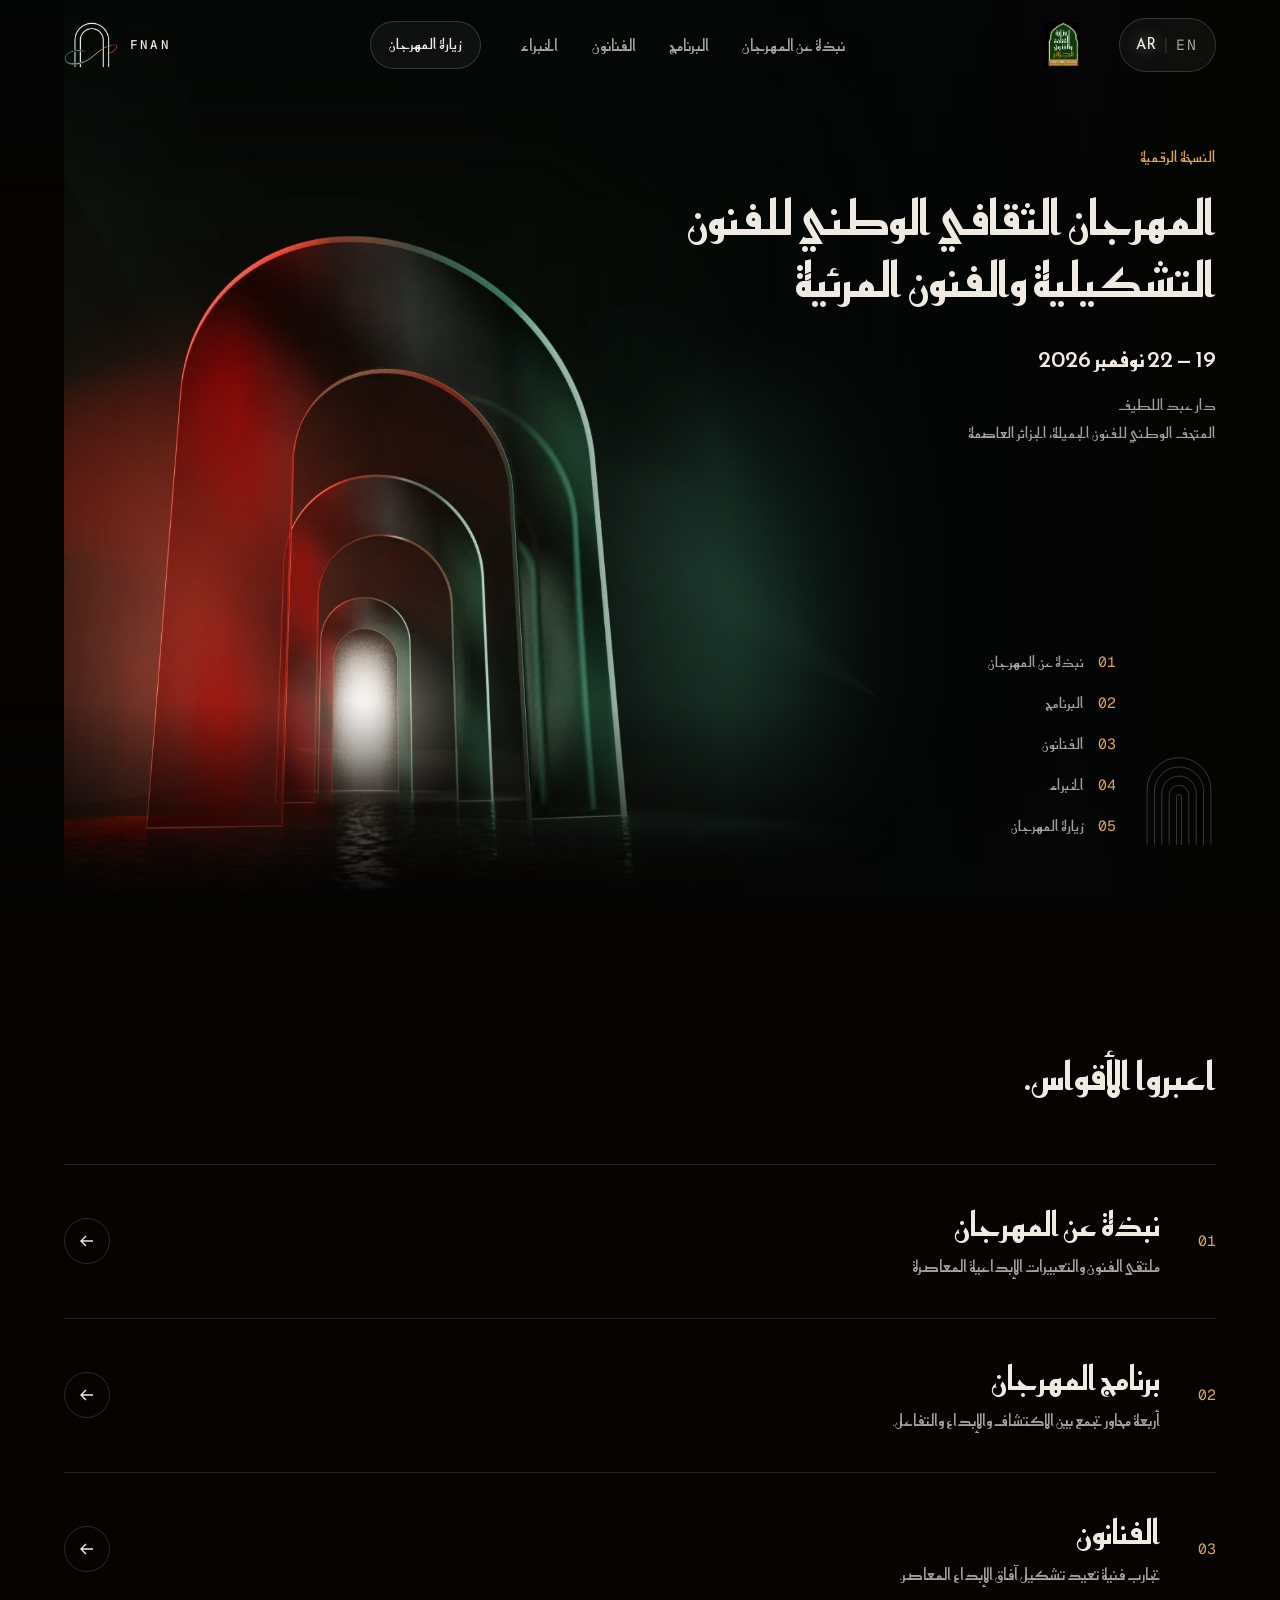
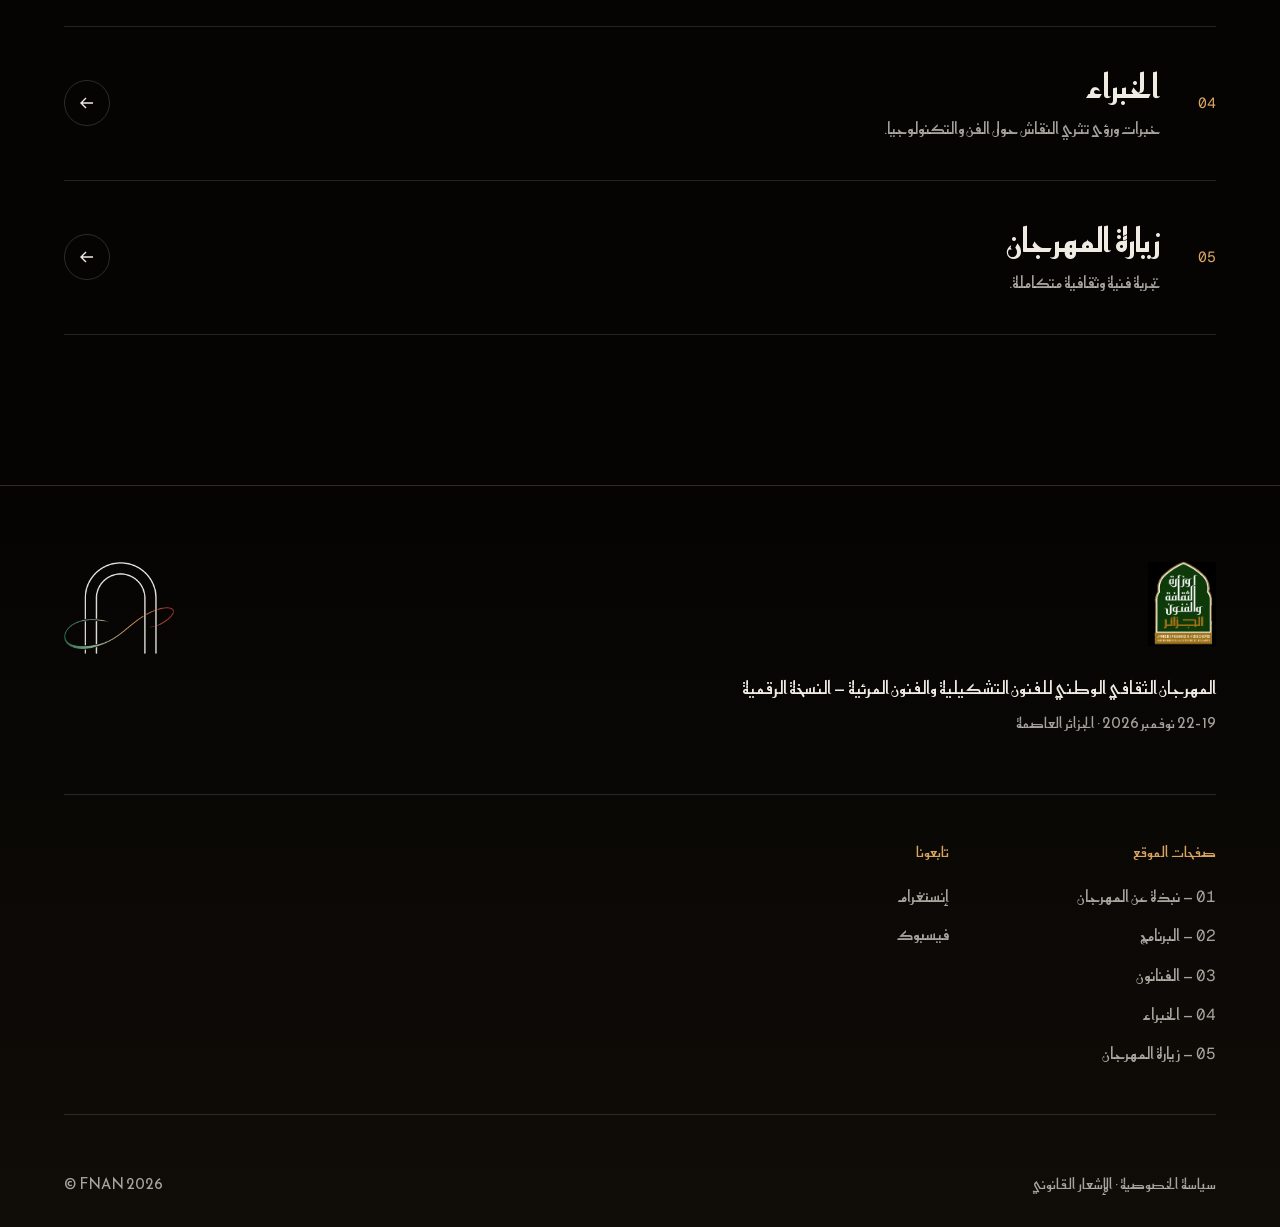
==== commit b882f65d: "Retire la page Press & Media (en attente) : menu, hero, footer, pages EN et AR Le code reste dans bu" ====
--- a/ar/index.html
+++ b/ar/index.html
@@ -27,7 +27,6 @@
   <nav class="nav" id="nav" aria-label="التنقل الرئيسي">
     <a href="about.html">نبذة عن المهرجان</a><a href="programme.html">البرنامج</a><a href="artists.html">الفنانون</a><a href="experts.html">الخبراء</a>
     <a class="cta mono" href="visit.html">زيارة المهرجان</a>
-    <a href="press.html">الصحافة والإعلام</a>
   </nav>
   <img class="hdr-min" src="../assets/logo-culture.webp" alt="وزارة الثقافة والفنون - الجزائر" width="36" height="44">
   <div class="lang mono" role="group" aria-label="Language">
@@ -58,15 +57,15 @@
   </div>
 
   <nav class="layers" id="layers" aria-label="التنقل عبر طبقات القوس">
-    <svg class="layers-arch" viewBox="0 0 120 150" aria-hidden="true"><path class="a1" d="M8.0,148 V58.0 A52.0 52.0 0 0 1 112.0,58.0 V148"/><path class="a2" d="M17.6,148 V60.4 A42.4 42.4 0 0 1 102.4,60.4 V148"/><path class="a3" d="M27.2,148 V62.8 A32.8 32.8 0 0 1 92.8,62.8 V148"/><path class="a4" d="M36.8,148 V65.2 A23.2 23.2 0 0 1 83.2,65.2 V148"/><path class="a5" d="M46.4,148 V67.6 A13.6 13.6 0 0 1 73.6,67.6 V148"/><path class="a6" d="M56.0,148 V70.0 A4.0 4.0 0 0 1 64.0,70.0 V148"/></svg>
-    <ol><li><a href="about.html" data-layer="1"><span class="n mono">01</span><span class="t mono">نبذة عن المهرجان</span></a></li><li><a href="programme.html" data-layer="2"><span class="n mono">02</span><span class="t mono">البرنامج</span></a></li><li><a href="artists.html" data-layer="3"><span class="n mono">03</span><span class="t mono">الفنانون</span></a></li><li><a href="experts.html" data-layer="4"><span class="n mono">04</span><span class="t mono">الخبراء</span></a></li><li><a href="visit.html" data-layer="5"><span class="n mono">05</span><span class="t mono">زيارة المهرجان</span></a></li><li><a href="press.html" data-layer="6"><span class="n mono">06</span><span class="t mono">الصحافة والإعلام</span></a></li></ol>
+    <svg class="layers-arch" viewBox="0 0 120 150" aria-hidden="true"><path class="a1" d="M8.0,148 V58.0 A52.0 52.0 0 0 1 112.0,58.0 V148"/><path class="a2" d="M20.0,148 V61.0 A40.0 40.0 0 0 1 100.0,61.0 V148"/><path class="a3" d="M32.0,148 V64.0 A28.0 28.0 0 0 1 88.0,64.0 V148"/><path class="a4" d="M44.0,148 V67.0 A16.0 16.0 0 0 1 76.0,67.0 V148"/><path class="a5" d="M56.0,148 V70.0 A4.0 4.0 0 0 1 64.0,70.0 V148"/></svg>
+    <ol><li><a href="about.html" data-layer="1"><span class="n mono">01</span><span class="t mono">نبذة عن المهرجان</span></a></li><li><a href="programme.html" data-layer="2"><span class="n mono">02</span><span class="t mono">البرنامج</span></a></li><li><a href="artists.html" data-layer="3"><span class="n mono">03</span><span class="t mono">الفنانون</span></a></li><li><a href="experts.html" data-layer="4"><span class="n mono">04</span><span class="t mono">الخبراء</span></a></li><li><a href="visit.html" data-layer="5"><span class="n mono">05</span><span class="t mono">زيارة المهرجان</span></a></li></ol>
   </nav>
   <div class="cue mono" aria-hidden="true">مرّر</div>
 </section>
 
 <section class="gates" aria-labelledby="gates-title">
   <h2 id="gates-title" class="rv">اعبروا الأقواس.</h2>
-  <a class="gate rv" href="about.html"><span class="n mono">01</span><span><span class="t">نبذة عن المهرجان</span><p class="d">ملتقى الفنون والتعبيرات الإبداعية المعاصرة</p></span><span class="go"><svg width="18" height="18" viewBox="0 0 18 18" fill="none" stroke="currentColor" stroke-width="1.4" aria-hidden="true"><path d="M3 9h12M10 4l5 5-5 5"/></svg></span></a><a class="gate rv" href="programme.html"><span class="n mono">02</span><span><span class="t">برنامج المهرجان</span><p class="d">أربعة محاور تجمع بين الاكتشاف والإبداع والتفاعل.</p></span><span class="go"><svg width="18" height="18" viewBox="0 0 18 18" fill="none" stroke="currentColor" stroke-width="1.4" aria-hidden="true"><path d="M3 9h12M10 4l5 5-5 5"/></svg></span></a><a class="gate rv" href="artists.html"><span class="n mono">03</span><span><span class="t">الفنانون</span><p class="d">تجارب فنية تعيد تشكيل آفاق الإبداع المعاصر.</p></span><span class="go"><svg width="18" height="18" viewBox="0 0 18 18" fill="none" stroke="currentColor" stroke-width="1.4" aria-hidden="true"><path d="M3 9h12M10 4l5 5-5 5"/></svg></span></a><a class="gate rv" href="experts.html"><span class="n mono">04</span><span><span class="t">الخبراء</span><p class="d">خبرات ورؤى تثري النقاش حول الفن والتكنولوجيا.</p></span><span class="go"><svg width="18" height="18" viewBox="0 0 18 18" fill="none" stroke="currentColor" stroke-width="1.4" aria-hidden="true"><path d="M3 9h12M10 4l5 5-5 5"/></svg></span></a><a class="gate rv" href="visit.html"><span class="n mono">05</span><span><span class="t">زيارة المهرجان</span><p class="d">تجربة فنية وثقافية متكاملة.</p></span><span class="go"><svg width="18" height="18" viewBox="0 0 18 18" fill="none" stroke="currentColor" stroke-width="1.4" aria-hidden="true"><path d="M3 9h12M10 4l5 5-5 5"/></svg></span></a><a class="gate rv" href="press.html"><span class="n mono">06</span><span><span class="t">الصحافة والإعلام</span><p class="d"></p></span><span class="go"><svg width="18" height="18" viewBox="0 0 18 18" fill="none" stroke="currentColor" stroke-width="1.4" aria-hidden="true"><path d="M3 9h12M10 4l5 5-5 5"/></svg></span></a>
+  <a class="gate rv" href="about.html"><span class="n mono">01</span><span><span class="t">نبذة عن المهرجان</span><p class="d">ملتقى الفنون والتعبيرات الإبداعية المعاصرة</p></span><span class="go"><svg width="18" height="18" viewBox="0 0 18 18" fill="none" stroke="currentColor" stroke-width="1.4" aria-hidden="true"><path d="M3 9h12M10 4l5 5-5 5"/></svg></span></a><a class="gate rv" href="programme.html"><span class="n mono">02</span><span><span class="t">برنامج المهرجان</span><p class="d">أربعة محاور تجمع بين الاكتشاف والإبداع والتفاعل.</p></span><span class="go"><svg width="18" height="18" viewBox="0 0 18 18" fill="none" stroke="currentColor" stroke-width="1.4" aria-hidden="true"><path d="M3 9h12M10 4l5 5-5 5"/></svg></span></a><a class="gate rv" href="artists.html"><span class="n mono">03</span><span><span class="t">الفنانون</span><p class="d">تجارب فنية تعيد تشكيل آفاق الإبداع المعاصر.</p></span><span class="go"><svg width="18" height="18" viewBox="0 0 18 18" fill="none" stroke="currentColor" stroke-width="1.4" aria-hidden="true"><path d="M3 9h12M10 4l5 5-5 5"/></svg></span></a><a class="gate rv" href="experts.html"><span class="n mono">04</span><span><span class="t">الخبراء</span><p class="d">خبرات ورؤى تثري النقاش حول الفن والتكنولوجيا.</p></span><span class="go"><svg width="18" height="18" viewBox="0 0 18 18" fill="none" stroke="currentColor" stroke-width="1.4" aria-hidden="true"><path d="M3 9h12M10 4l5 5-5 5"/></svg></span></a><a class="gate rv" href="visit.html"><span class="n mono">05</span><span><span class="t">زيارة المهرجان</span><p class="d">تجربة فنية وثقافية متكاملة.</p></span><span class="go"><svg width="18" height="18" viewBox="0 0 18 18" fill="none" stroke="currentColor" stroke-width="1.4" aria-hidden="true"><path d="M3 9h12M10 4l5 5-5 5"/></svg></span></a>
 </section>
 </main>
 <footer class="ftr">
@@ -77,7 +76,7 @@
   <div class="ftr-name">المهرجان الثقافي الوطني للفنون التشكيلية والفنون المرئية — النسخة الرقمية</div>
   <div class="ftr-date mono">19–22 نوفمبر 2026 · الجزائر العاصمة</div>
   <div class="ftr-cols">
-    <div><h4 class="mono">صفحات الموقع</h4><ul><li><a href="about.html"><span class="n">01</span> — نبذة عن المهرجان</a></li><li><a href="programme.html"><span class="n">02</span> — البرنامج</a></li><li><a href="artists.html"><span class="n">03</span> — الفنانون</a></li><li><a href="experts.html"><span class="n">04</span> — الخبراء</a></li><li><a href="visit.html"><span class="n">05</span> — زيارة المهرجان</a></li><li><a href="press.html"><span class="n">06</span> — الصحافة والإعلام</a></li></ul></div>
+    <div><h4 class="mono">صفحات الموقع</h4><ul><li><a href="about.html"><span class="n">01</span> — نبذة عن المهرجان</a></li><li><a href="programme.html"><span class="n">02</span> — البرنامج</a></li><li><a href="artists.html"><span class="n">03</span> — الفنانون</a></li><li><a href="experts.html"><span class="n">04</span> — الخبراء</a></li><li><a href="visit.html"><span class="n">05</span> — زيارة المهرجان</a></li></ul></div>
     <div><h4 class="mono">تابعونا</h4><ul>
       <li><a href="https://www.instagram.com/algeria.visual.arts.festival" target="_blank" rel="noopener">إنستغرام</a></li><li><a href="https://www.facebook.com/share/1N61yh9TeK/" target="_blank" rel="noopener">فيسبوك</a></li></ul></div>
   </div>
